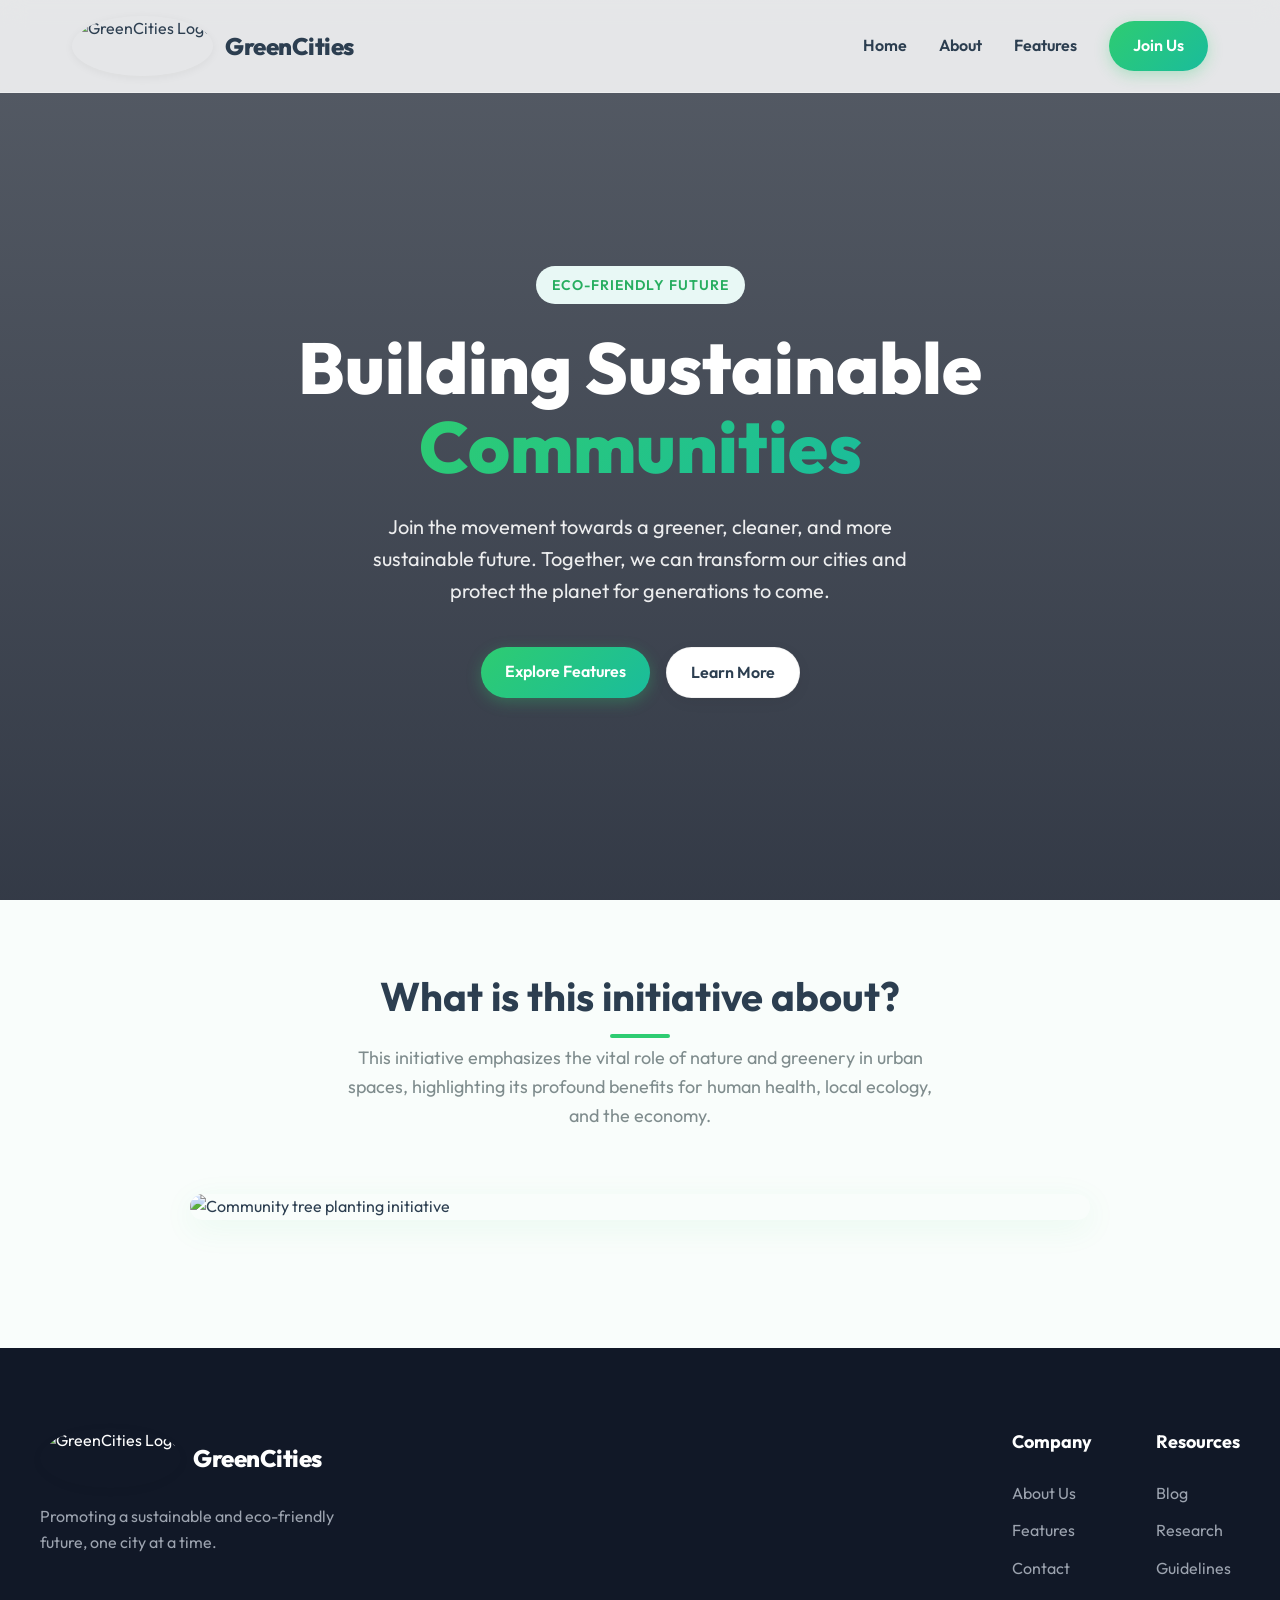
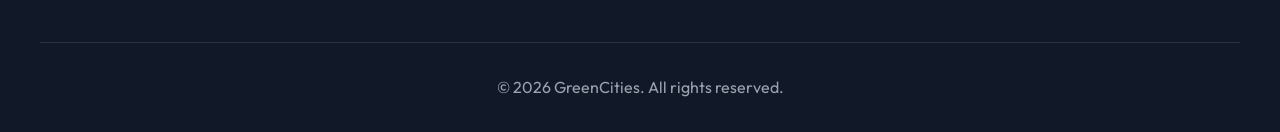
==== index.html @ a9943c87 "Add files via upload" ====
<!DOCTYPE html>
<html lang="en">

<head>
    <meta charset="UTF-8">
    <meta name="viewport" content="width=device-width, initial-scale=1.0">
    <meta name="description" content="GreenCities - Promoting a sustainable future through eco-friendly initiatives.">
    <title>GreenCities | Sustainability for a Better Tomorrow</title>
    <link rel="preconnect" href="https://fonts.googleapis.com">
    <link rel="preconnect" href="https://fonts.gstatic.com" crossorigin>
    <link href="https://fonts.googleapis.com/css2?family=Outfit:wght@300;400;600;800&display=swap" rel="stylesheet">
    <link rel="stylesheet" href="style.css">
</head>

<body>
    <header class="glass-header">
        <div class="header-container">
            <div class="logo-space">
                <img src="images/GreenCitiesLogo.png" alt="GreenCities Logo" class="logo">
                <span class="logo-text">GreenCities</span>
            </div>
            <nav>
                <ul class="nav-links">
                    <li><a href="index.html">Home</a></li>
                    <li><a href="about.html">About</a></li>
                    <li><a href="features.html">Features</a></li>
                    <li><a href="#contact" class="btn-primary">Join Us</a></li>
                </ul>
            </nav>
        </div>
    </header>

    <main>
        <section id="home" class="hero">
            <div class="hero-content">
                <div class="badge">Eco-Friendly Future</div>
                <h1>Building Sustainable <span class="highlight">Communities</span></h1>
                <p>Join the movement towards a greener, cleaner, and more sustainable future. Together, we can transform
                    our cities and protect the planet for generations to come.</p>
                <div class="hero-actions">
                    <a href="features.html" class="btn-primary">Explore Features</a>
                    <a href="about.html" class="btn-secondary">Learn More</a>
                </div>
            </div>
        </section>

        <section id="initiatives" class="initiative-section">
            <div class="initiative-container">
                <div class="section-header">
                    <h2>What is this initiative about?</h2>
                    <p>This initiative emphasizes the vital role of nature and greenery in urban spaces, highlighting
                        its profound benefits for human health, local ecology, and the economy.</p>
                </div>
            </div>
            <div class="initiative-image-wrapper">
                <img src="images/treeplantingInitiatives.jpg" alt="Community tree planting initiative">
            </div>
        </section>
    </main>

    <footer>
        <div class="footer-content">
            <div class="footer-brand">
                <div class="logo-space footer-logo">
                    <img src="images/GreenCitiesLogo.png" alt="GreenCities Logo" class="logo">
                    <span class="logo-text">GreenCities</span>
                </div>
                <p>Promoting a sustainable and eco-friendly future, one city at a time.</p>
            </div>
            <div class="footer-links">
                <div class="link-group">
                    <h4>Company</h4>
                    <a href="about.html">About Us</a>
                    <a href="features.html">Features</a>
                    <a href="#contact">Contact</a>
                </div>
                <div class="link-group">
                    <h4>Resources</h4>
                    <a href="#">Blog</a>
                    <a href="#">Research</a>
                    <a href="#">Guidelines</a>
                </div>
            </div>
        </div>
        <div class="footer-bottom">
            <p>&copy; 2026 GreenCities. All rights reserved.</p>
        </div>
    </footer>
</body>

</html>
---- style.css ----
:root {
    --primary: #2ECC71;
    --primary-dark: #27AE60;
    --primary-light: #E8F8F5;
    --secondary: #1ABC9C;
    --text-main: #2C3E50;
    --text-light: #7F8C8D;
    --bg-main: #F9FDFB;
    --white: #FFFFFF;
    --glass-bg: rgba(255, 255, 255, 0.85);
    --glass-border: rgba(255, 255, 255, 0.3);
    --shadow-soft: 0 8px 32px rgba(46, 204, 113, 0.08);
    --shadow-hover: 0 12px 48px rgba(46, 204, 113, 0.15);
    --transition: all 0.3s cubic-bezier(0.25, 0.8, 0.25, 1);
}

* {
    margin: 0;
    padding: 0;
    box-sizing: border-box;
}

html {
    scroll-behavior: smooth;
}

body {
    font-family: 'Outfit', sans-serif;
    color: var(--text-main);
    background-color: var(--bg-main);
    line-height: 1.6;
    overflow-x: hidden;
}

.glass-header {
    position: fixed;
    top: 0;
    left: 0;
    width: 100%;
    z-index: 1000;
    background: var(--glass-bg);
    backdrop-filter: blur(12px);
    -webkit-backdrop-filter: blur(12px);
    border-bottom: 1px solid var(--glass-border);
    transition: var(--transition);
}

.header-container {
    max-width: 1200px;
    margin: 0 auto;
    padding: 1rem 2rem;
    display: flex;
    justify-content: space-between;
    align-items: center;
}

.logo-space {
    display: flex;
    align-items: center;
    gap: 0.75rem;
    text-decoration: none;
}

.logo {
    height: 60px;
    width: auto;
    object-fit: contain;
    border-radius: 50%;
    box-shadow: 0 2px 10px rgba(0, 0, 0, 0.05);
}

.logo-text {
    font-size: 1.5rem;
    font-weight: 800;
    color: var(--text-main);
    letter-spacing: -0.5px;
}

nav .nav-links {
    display: flex;
    list-style: none;
    align-items: center;
    gap: 2rem;
}

nav a {
    text-decoration: none;
    color: var(--text-main);
    font-weight: 600;
    font-size: 1rem;
    transition: var(--transition);
    position: relative;
}

nav a:not(.btn-primary)::after {
    content: '';
    position: absolute;
    width: 0;
    height: 2px;
    bottom: -4px;
    left: 0;
    background-color: var(--primary);
    transition: var(--transition);
}

nav a:not(.btn-primary):hover::after {
    width: 100%;
}

nav a:not(.btn-primary):hover {
    color: var(--primary);
}

/* Buttons */
.btn-primary {
    background: linear-gradient(135deg, var(--primary), var(--secondary));
    color: var(--white) !important;
    padding: 0.75rem 1.5rem;
    border-radius: 50px;
    box-shadow: 0 4px 15px rgba(46, 204, 113, 0.3);
    font-weight: 600;
    text-decoration: none;
    transition: var(--transition);
    display: inline-block;
}

.btn-primary:hover {
    transform: translateY(-2px);
    box-shadow: 0 6px 20px rgba(46, 204, 113, 0.4);
}

.btn-secondary {
    background: var(--white);
    color: var(--text-main);
    padding: 0.75rem 1.5rem;
    border-radius: 50px;
    font-weight: 600;
    text-decoration: none;
    transition: var(--transition);
    border: 1px solid rgba(0, 0, 0, 0.05);
    box-shadow: 0 4px 15px rgba(0, 0, 0, 0.05);
    display: inline-block;
}

.btn-secondary:hover {
    transform: translateY(-2px);
    box-shadow: 0 6px 20px rgba(0, 0, 0, 0.1);
    color: var(--primary);
}

/* Page Hero */
.page-hero {
    padding: 10rem 2rem 5rem;
    background: linear-gradient(135deg, var(--primary-dark) 0%, var(--secondary) 100%);
    color: var(--white);
    text-align: center;
    margin-bottom: 2rem;
    position: relative;
    overflow: hidden;
}

.page-hero::after {
    content: '';
    position: absolute;
    bottom: -50px;
    left: 0;
    width: 100%;
    height: 100px;
    background: var(--bg-main);
    transform: skewY(-2deg);
}

.page-hero h1 {
    font-size: 3.5rem;
    font-weight: 800;
    margin-bottom: 1rem;
    position: relative;
    z-index: 2;
}

.page-hero p {
    font-size: 1.25rem;
    opacity: 0.9;
    max-width: 600px;
    margin: 0 auto;
    position: relative;
    z-index: 2;
}

/* Hero Section */
.hero {
    min-height: 100vh;
    display: flex;
    align-items: center;
    justify-content: center;
    position: relative;
    padding: 6rem 2rem 2rem;
    background-image: linear-gradient(rgba(17, 24, 39, 0.7), rgba(17, 24, 39, 0.85)), url('file:///C:/Users/Joshua/.gemini/antigravity/brain/66e5b6cf-9556-49b2-91f2-da88c25bc179/hero_bg_1777098120230.png');
    background-size: cover;
    background-position: center;
    background-attachment: fixed;
    text-align: center;
}

.hero-content {
    max-width: 800px;
    z-index: 2;
    animation: fadeInUp 1s ease-out;
}

.badge {
    display: inline-block;
    padding: 0.5rem 1rem;
    background: var(--primary-light);
    color: var(--primary-dark);
    border-radius: 50px;
    font-weight: 600;
    font-size: 0.875rem;
    margin-bottom: 1.5rem;
    letter-spacing: 1px;
    text-transform: uppercase;
}

.hero h1 {
    font-size: 4.5rem;
    font-weight: 800;
    line-height: 1.1;
    margin-bottom: 1.5rem;
    color: var(--white);
}

.hero h1 .highlight {
    background: linear-gradient(135deg, var(--primary), var(--secondary));
    -webkit-background-clip: text;
    -webkit-text-fill-color: transparent;
}

.hero p {
    font-size: 1.25rem;
    color: rgba(255, 255, 255, 0.9);
    margin-bottom: 2.5rem;
    max-width: 600px;
    margin-left: auto;
    margin-right: auto;
}

.hero-actions {
    display: flex;
    gap: 1rem;
    justify-content: center;
}

/* Features Section */
.features {
    padding: 8rem 2rem;
    max-width: 1200px;
    margin: 0 auto;
}

.section-header {
    text-align: center;
    margin-bottom: 4rem;
}

.section-header h2 {
    font-size: 2.5rem;
    color: var(--text-main);
    margin-bottom: 1rem;
    position: relative;
    display: inline-block;
}

.section-header h2::after {
    content: '';
    position: absolute;
    bottom: -10px;
    left: 50%;
    transform: translateX(-50%);
    width: 60px;
    height: 4px;
    background: var(--primary);
    border-radius: 2px;
}

.section-header p {
    color: var(--text-light);
    font-size: 1.125rem;
    max-width: 600px;
    margin: 0 auto;
}

.feature-grid {
    display: grid;
    grid-template-columns: repeat(auto-fit, minmax(300px, 1fr));
    gap: 2.5rem;
}

.feature-card {
    background: var(--white);
    padding: 3rem 2rem;
    border-radius: 24px;
    box-shadow: var(--shadow-soft);
    text-align: center;
    transition: var(--transition);
    border: 1px solid rgba(0, 0, 0, 0.02);
}

.feature-card:hover {
    transform: translateY(-10px);
    box-shadow: var(--shadow-hover);
}

.feature-card .icon {
    font-size: 3.5rem;
    margin-bottom: 1.5rem;
    display: inline-block;
    padding: 1rem;
    background: var(--primary-light);
    border-radius: 20px;
}

.feature-card h3 {
    font-size: 1.5rem;
    margin-bottom: 1rem;
    color: var(--text-main);
}

.feature-card p {
    color: var(--text-light);
}

/* Accordion */
.accordion {
    max-width: 800px;
    margin: 0 auto;
    display: flex;
    flex-direction: column;
    gap: 1rem;
}

.accordion-item {
    background: var(--white);
    border-radius: 12px;
    box-shadow: var(--shadow-soft);
    overflow: hidden;
    transition: var(--transition);
}

.accordion-item:hover {
    box-shadow: var(--shadow-hover);
}

.accordion-summary {
    padding: 1.5rem 2rem;
    font-size: 1.25rem;
    font-weight: 600;
    color: var(--text-main);
    cursor: pointer;
    display: flex;
    justify-content: space-between;
    align-items: center;
    list-style: none;
}

.accordion-summary::-webkit-details-marker {
    display: none;
}

.accordion-summary::after {
    content: '+';
    font-size: 1.5rem;
    color: var(--primary);
    transition: var(--transition);
}

details[open] .accordion-summary::after {
    content: '-';
    transform: rotate(180deg);
}

.accordion-content {
    max-height: 0;
    overflow: hidden;
    padding: 0 2rem;
    opacity: 0;
    transition: max-height 0.4s ease, padding 0.4s ease, opacity 0.4s ease;
    color: var(--text-light);
    line-height: 1.8;
}

details[open] .accordion-content {
    max-height: 500px;
    padding: 0 2rem 1.5rem;
    opacity: 1;
}

details.closing .accordion-content {
    max-height: 0;
    padding: 0 2rem;
    opacity: 0;
}

/* Split Layout */
.split-layout {
    display: grid;
    grid-template-columns: 1fr 1fr;
    gap: 4rem;
    align-items: center;
    max-width: 1200px;
    margin: 0 auto;
}

.split-image img {
    width: 100%;
    height: 100%;
    object-fit: cover;
    border-radius: 24px;
    box-shadow: var(--shadow-hover);
    min-height: 400px;
}

@media (max-width: 900px) {
    .split-layout {
        grid-template-columns: 1fr;
    }
}


.impact-section {
    background: linear-gradient(135deg, var(--primary), var(--secondary));
    padding: 6rem 2rem;
    color: var(--white);
    text-align: center;
}

.impact-grid {
    display: grid;
    grid-template-columns: repeat(auto-fit, minmax(200px, 1fr));
    gap: 3rem;
    max-width: 1000px;
    margin: 0 auto;
}

.impact-card h3 {
    font-size: 4rem;
    font-weight: 800;
    margin-bottom: 0.5rem;
    line-height: 1;
}

.impact-card p {
    font-size: 1.125rem;
    font-weight: 600;
    text-transform: uppercase;
    letter-spacing: 1px;
    opacity: 0.9;
}

/* Initiative Section */
.initiative-section {
    padding: 4rem 2rem 8rem;
    max-width: 1200px;
    margin: 0 auto;
}

.initiative-image-wrapper {
    margin: 2rem auto 0;
    max-width: 900px;
    border-radius: 24px;
    overflow: hidden;
    box-shadow: var(--shadow-soft);
    transition: var(--transition);
}

.initiative-image-wrapper:hover {
    transform: translateY(-5px);
    box-shadow: var(--shadow-hover);
}

.initiative-image-wrapper img {
    width: 100%;
    height: auto;
    display: block;
}

/* Footer */
footer {
    background: #111827;
    color: var(--white);
    padding: 5rem 2rem 2rem;
}

.footer-content {
    max-width: 1200px;
    margin: 0 auto;
    display: flex;
    justify-content: space-between;
    flex-wrap: wrap;
    gap: 3rem;
    margin-bottom: 3rem;
}

.footer-brand {
    flex: 1;
    min-width: 300px;
}

.footer-logo .logo-text {
    color: var(--white);
}

.footer-brand p {
    color: #9CA3AF;
    margin-top: 1rem;
    max-width: 300px;
}

.footer-links {
    display: flex;
    gap: 4rem;
}

.link-group h4 {
    font-size: 1.125rem;
    margin-bottom: 1.5rem;
    color: var(--white);
}

.link-group a {
    display: block;
    color: #9CA3AF;
    text-decoration: none;
    margin-bottom: 0.75rem;
    transition: var(--transition);
}

.link-group a:hover {
    color: var(--primary);
    transform: translateX(5px);
}

.footer-bottom {
    max-width: 1200px;
    margin: 0 auto;
    padding-top: 2rem;
    border-top: 1px solid rgba(255, 255, 255, 0.1);
    text-align: center;
    color: #9CA3AF;
}


@keyframes fadeInUp {
    from {
        opacity: 0;
        transform: translateY(30px);
    }

    to {
        opacity: 1;
        transform: translateY(0);
    }
}


@media (max-width: 768px) {
    .hero h1 {
        font-size: 3rem;
    }

    .nav-links {
        display: none;
    }

    .footer-content {
        flex-direction: column;
    }
}
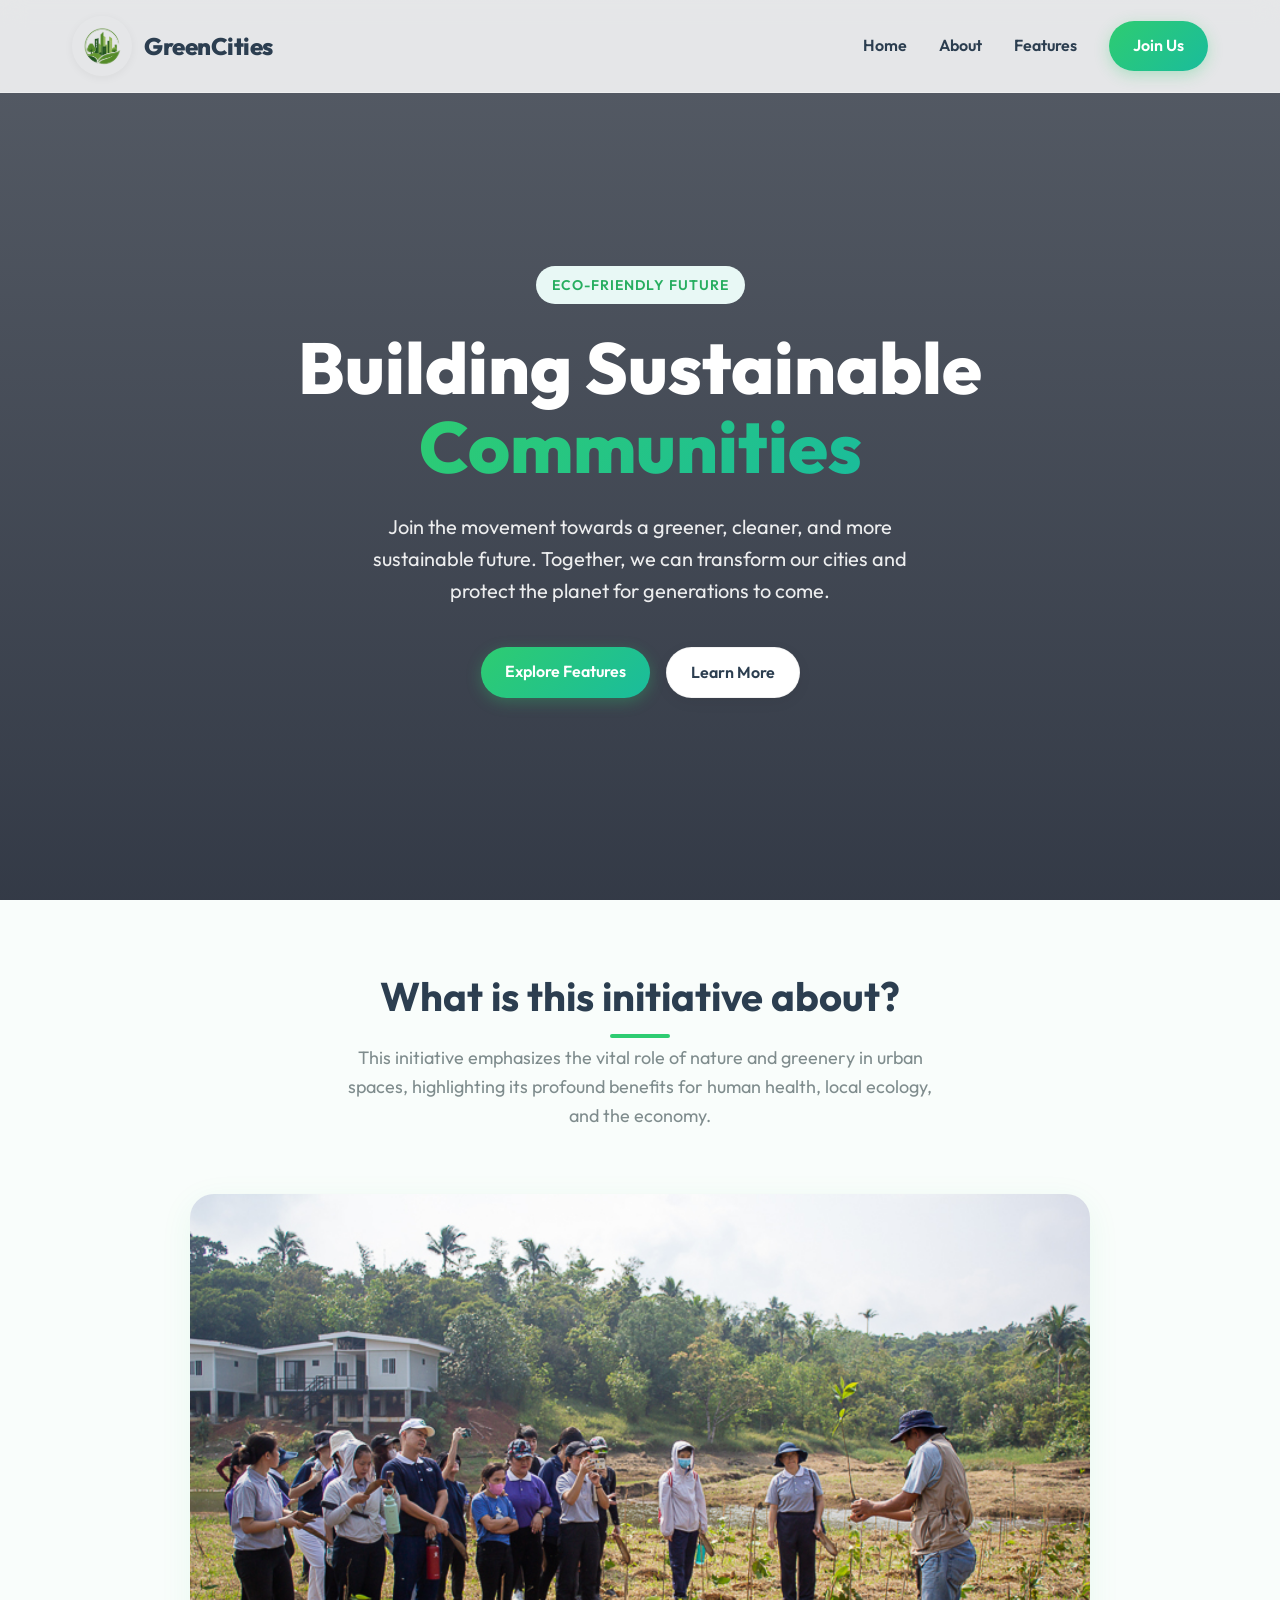
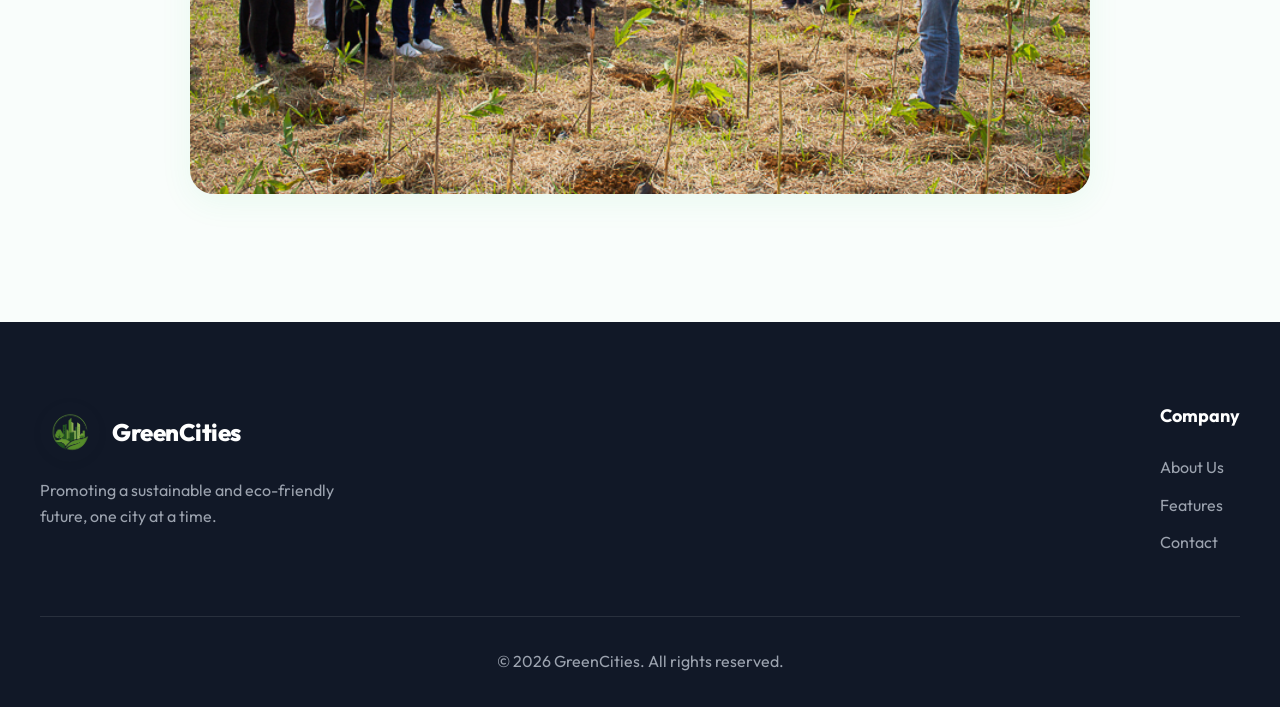
==== commit f08fa6c1: "Add files via upload" ====
--- a/index.html
+++ b/index.html
@@ -24,7 +24,7 @@
                     <li><a href="index.html">Home</a></li>
                     <li><a href="about.html">About</a></li>
                     <li><a href="features.html">Features</a></li>
-                    <li><a href="#contact" class="btn-primary">Join Us</a></li>
+                    <li><a href="contact.html" class="btn-primary">Join Us</a></li>
                 </ul>
             </nav>
         </div>
@@ -53,7 +53,7 @@
                 </div>
             </div>
             <div class="initiative-image-wrapper">
-                <img src="images/treeplantingInitiatives.jpg" alt="Community tree planting initiative">
+                <img src="images/initiative.jpg" alt="Community tree planting initiative">
             </div>
         </section>
     </main>
@@ -72,14 +72,9 @@
                     <h4>Company</h4>
                     <a href="about.html">About Us</a>
                     <a href="features.html">Features</a>
-                    <a href="#contact">Contact</a>
+                    <a href="contact.html">Contact</a>
                 </div>
-                <div class="link-group">
-                    <h4>Resources</h4>
-                    <a href="#">Blog</a>
-                    <a href="#">Research</a>
-                    <a href="#">Guidelines</a>
-                </div>
+
             </div>
         </div>
         <div class="footer-bottom">
@@ -88,4 +83,4 @@
     </footer>
 </body>
 
-</html>+</html>
--- a/style.css
+++ b/style.css
@@ -127,6 +127,7 @@
 .btn-primary:hover {
     transform: translateY(-2px);
     box-shadow: 0 6px 20px rgba(46, 204, 113, 0.4);
+    filter: brightness(0.9);
 }
 
 .btn-secondary {
@@ -146,6 +147,7 @@
     transform: translateY(-2px);
     box-shadow: 0 6px 20px rgba(0, 0, 0, 0.1);
     color: var(--primary);
+    filter: brightness(0.95);
 }
 
 /* Page Hero */
@@ -343,7 +345,7 @@
     border-radius: 12px;
     box-shadow: var(--shadow-soft);
     overflow: hidden;
-    transition: var(--transition);
+    transition: box-shadow 0.3s cubic-bezier(0.25, 0.8, 0.25, 1);
 }
 
 .accordion-item:hover {
@@ -381,23 +383,17 @@
 .accordion-content {
     max-height: 0;
     overflow: hidden;
-    padding: 0 2rem;
-    opacity: 0;
-    transition: max-height 0.4s ease, padding 0.4s ease, opacity 0.4s ease;
+    transition: max-height 0.4s ease-in-out;
+}
+
+.accordion-inner {
+    padding: 0 2rem 1.5rem;
     color: var(--text-light);
     line-height: 1.8;
 }
 
-details[open] .accordion-content {
-    max-height: 500px;
-    padding: 0 2rem 1.5rem;
-    opacity: 1;
-}
-
-details.closing .accordion-content {
-    max-height: 0;
-    padding: 0 2rem;
-    opacity: 0;
+details.is-open .accordion-content {
+    max-height: 400px;
 }
 
 /* Split Layout */
@@ -405,7 +401,7 @@
     display: grid;
     grid-template-columns: 1fr 1fr;
     gap: 4rem;
-    align-items: center;
+    align-items: flex-start;
     max-width: 1200px;
     margin: 0 auto;
 }
@@ -548,6 +544,286 @@
     color: #9CA3AF;
 }
 
+/* Feature Link (Clickable Cards) */
+.feature-link {
+    text-decoration: none;
+    display: block;
+    color: inherit;
+    transition: var(--transition);
+}
+
+.feature-link .feature-card,
+.story-card {
+    border-bottom: 4px solid transparent;
+}
+
+.feature-link:hover .feature-card,
+.story-card:hover {
+    border-bottom: 4px solid var(--primary);
+}
+
+.feature-link .feature-card::after,
+.story-card .story-content::after {
+    content: 'Click to open ➔';
+    display: inline-block;
+    margin-top: 1.5rem;
+    padding: 0.5rem 1rem;
+    background: var(--primary-light);
+    border-radius: 50px;
+    font-weight: 800;
+    color: var(--primary-dark);
+    opacity: 0.8;
+    transition: var(--transition);
+}
+
+.feature-link:hover .feature-card::after,
+.story-card:hover .story-content::after {
+    opacity: 1;
+    background: var(--primary);
+    color: var(--white);
+    transform: translateX(5px);
+}
+
+/* Video Container for responsive iframe */
+.video-container {
+    position: relative;
+    padding-bottom: 56.25%;
+    /* 16:9 Aspect Ratio */
+    height: 0;
+    overflow: hidden;
+    max-width: 100%;
+    border-radius: 16px;
+    box-shadow: var(--shadow-soft);
+    margin: 2rem 0;
+}
+
+.video-container iframe {
+    position: absolute;
+    top: 0;
+    left: 0;
+    width: 100%;
+    height: 100%;
+    border: none;
+}
+
+/* Event List */
+.event-list {
+    display: flex;
+    flex-direction: column;
+    gap: 1.5rem;
+    max-width: 800px;
+    margin: 0 auto;
+}
+
+.event-card {
+    background: var(--white);
+    padding: 2rem;
+    border-radius: 16px;
+    box-shadow: var(--shadow-soft);
+    display: flex;
+    flex-direction: column;
+    gap: 1rem;
+    border-left: 6px solid var(--primary);
+    transition: var(--transition);
+}
+
+.event-card:hover {
+    transform: translateX(5px);
+    box-shadow: var(--shadow-hover);
+}
+
+.event-header {
+    display: flex;
+    justify-content: space-between;
+    align-items: center;
+    flex-wrap: wrap;
+    gap: 1rem;
+}
+
+.event-date {
+    background: var(--primary-light);
+    color: var(--primary-dark);
+    padding: 0.5rem 1rem;
+    border-radius: 8px;
+    font-weight: 800;
+    font-size: 1.125rem;
+}
+
+.event-details p {
+    color: var(--text-light);
+    margin-bottom: 0.5rem;
+    display: flex;
+    align-items: center;
+    gap: 0.5rem;
+}
+
+/* Story Grid */
+.story-grid {
+    display: grid;
+    grid-template-columns: repeat(auto-fit, minmax(320px, 1fr));
+    gap: 2.5rem;
+}
+
+.story-card {
+    background: var(--white);
+    border-radius: 20px;
+    overflow: hidden;
+    box-shadow: var(--shadow-soft);
+    transition: var(--transition);
+    text-decoration: none;
+    color: inherit;
+    display: flex;
+    flex-direction: column;
+}
+
+.story-card:hover {
+    transform: translateY(-8px);
+    box-shadow: var(--shadow-hover);
+}
+
+.story-image {
+    width: 100%;
+    height: 220px;
+    object-fit: cover;
+}
+
+.story-content {
+    padding: 2rem;
+    flex: 1;
+    display: flex;
+    flex-direction: column;
+}
+
+.story-content h3 {
+    margin-bottom: 1rem;
+    font-size: 1.5rem;
+    color: var(--text-main);
+}
+
+.story-content p {
+    color: var(--text-light);
+    margin-bottom: 1.5rem;
+    flex: 1;
+}
+
+.story-author {
+    display: flex;
+    align-items: center;
+    gap: 1rem;
+    border-top: 1px solid rgba(0, 0, 0, 0.05);
+    padding-top: 1rem;
+}
+
+.story-author img {
+    width: 40px;
+    height: 40px;
+    border-radius: 50%;
+    object-fit: cover;
+}
+
+.story-author span {
+    font-weight: 600;
+    color: var(--text-main);
+}
+
+/* Page Section Overrides for new pages */
+.content-section {
+    padding: 6rem 2rem;
+    max-width: 1000px;
+    margin: 0 auto;
+}
+
+.content-block {
+    margin-bottom: 4rem;
+}
+
+.content-block h2 {
+    font-size: 2.25rem;
+    margin-bottom: 1.5rem;
+    color: var(--text-main);
+}
+
+.content-block h3 {
+    font-size: 1.5rem;
+    margin-bottom: 1rem;
+    margin-top: 2rem;
+    color: var(--text-main);
+}
+
+.content-block p {
+    color: var(--text-light);
+    margin-bottom: 1.5rem;
+    font-size: 1.125rem;
+}
+
+.content-list {
+    list-style-position: inside;
+    color: var(--text-light);
+    margin-bottom: 2rem;
+    font-size: 1.125rem;
+}
+
+.content-list li {
+    margin-bottom: 0.5rem;
+}
+
+
+/* Eco Inspiration Grid */
+.eco-grid {
+    display: grid;
+    grid-template-columns: repeat(2, 1fr);
+    gap: 2rem;
+    margin-top: 2rem;
+}
+
+@media (max-width: 768px) {
+    .eco-grid {
+        grid-template-columns: 1fr;
+    }
+}
+
+.eco-card {
+    background: var(--white);
+    border-radius: 16px;
+    overflow: hidden;
+    box-shadow: var(--shadow-soft);
+    transition: var(--transition);
+}
+
+.eco-card:hover {
+    transform: translateY(-5px);
+    box-shadow: var(--shadow-hover);
+}
+
+.eco-image-window {
+    width: 100%;
+    height: 200px;
+    background-color: #e0e0e0;
+    position: relative;
+}
+
+.eco-image-window img {
+    width: 100%;
+    height: 100%;
+    object-fit: cover;
+}
+
+.eco-content {
+    padding: 1.5rem;
+}
+
+.eco-content h3 {
+    font-size: 1.25rem;
+    margin-bottom: 0.5rem;
+    color: var(--text-main);
+    margin-top: 0;
+}
+
+.eco-content p {
+    color: var(--text-light);
+    font-size: 1rem;
+    margin-bottom: 0;
+}
 
 @keyframes fadeInUp {
     from {
